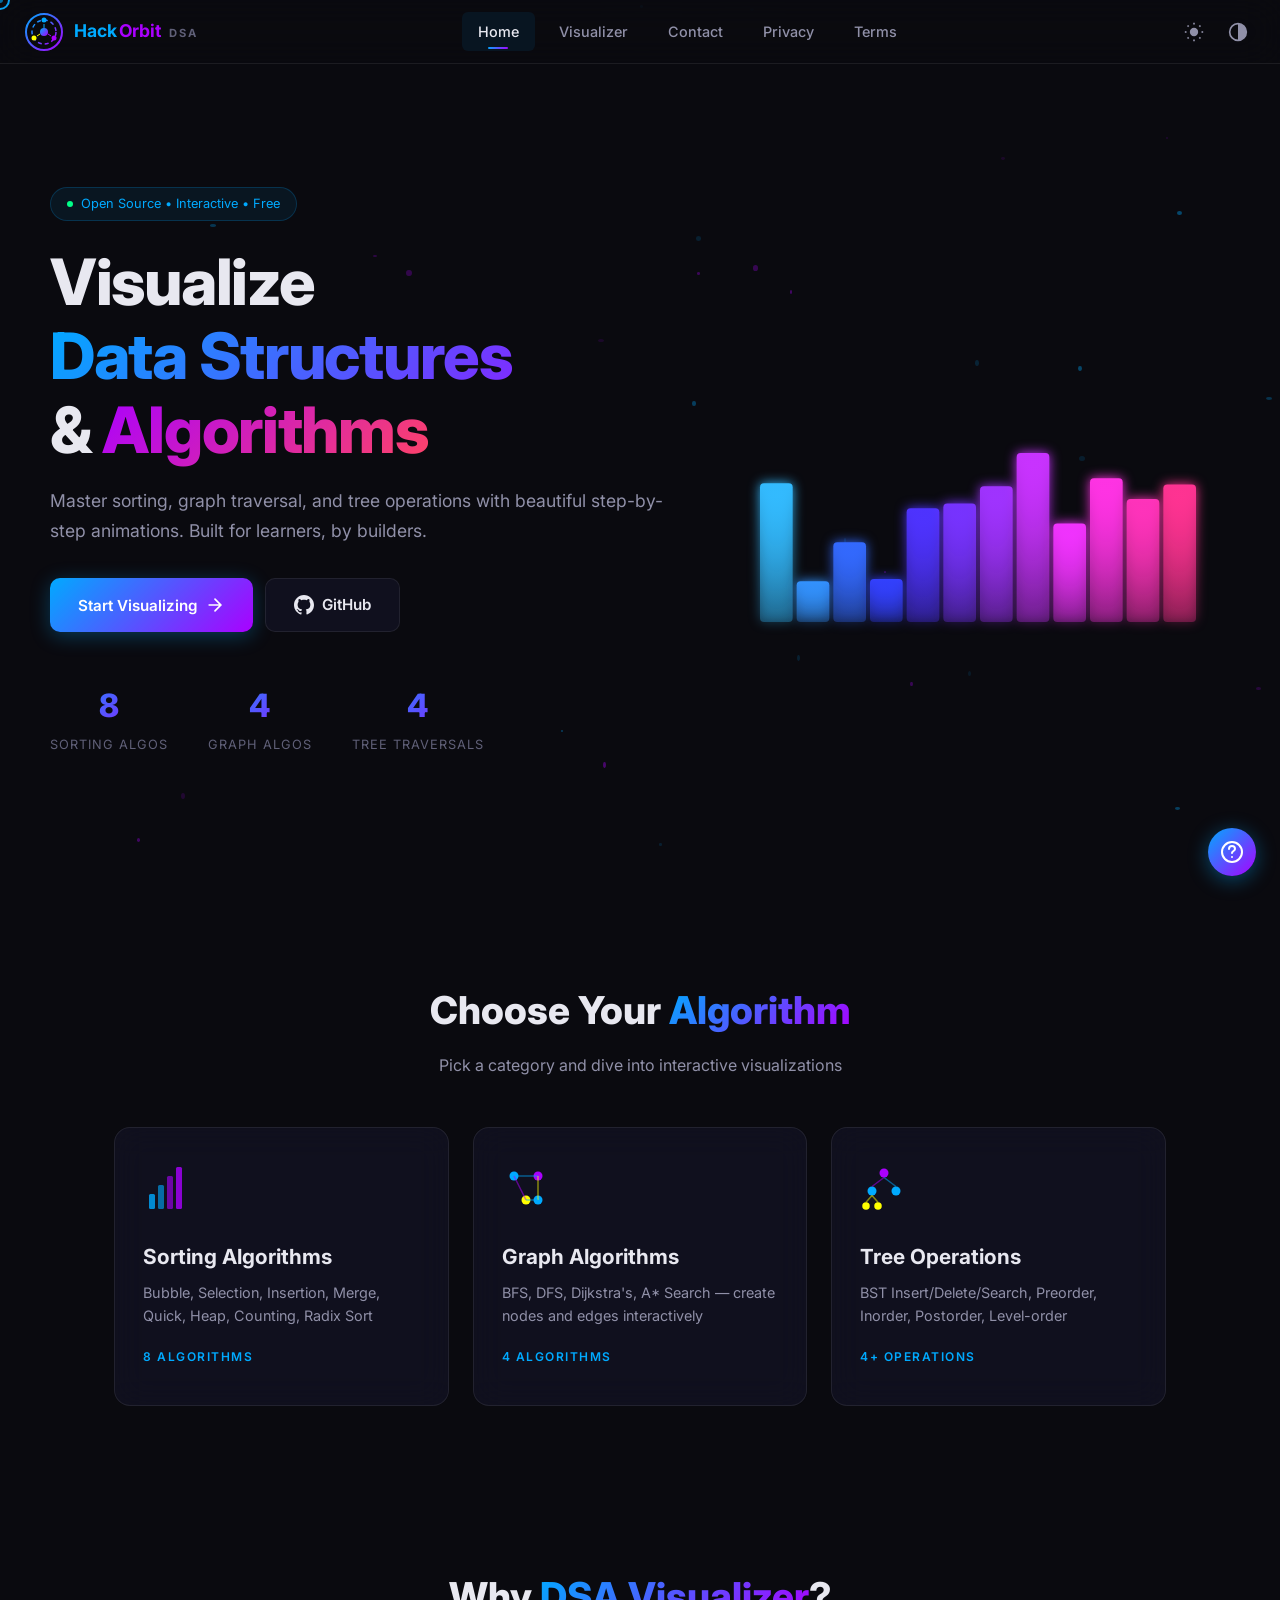
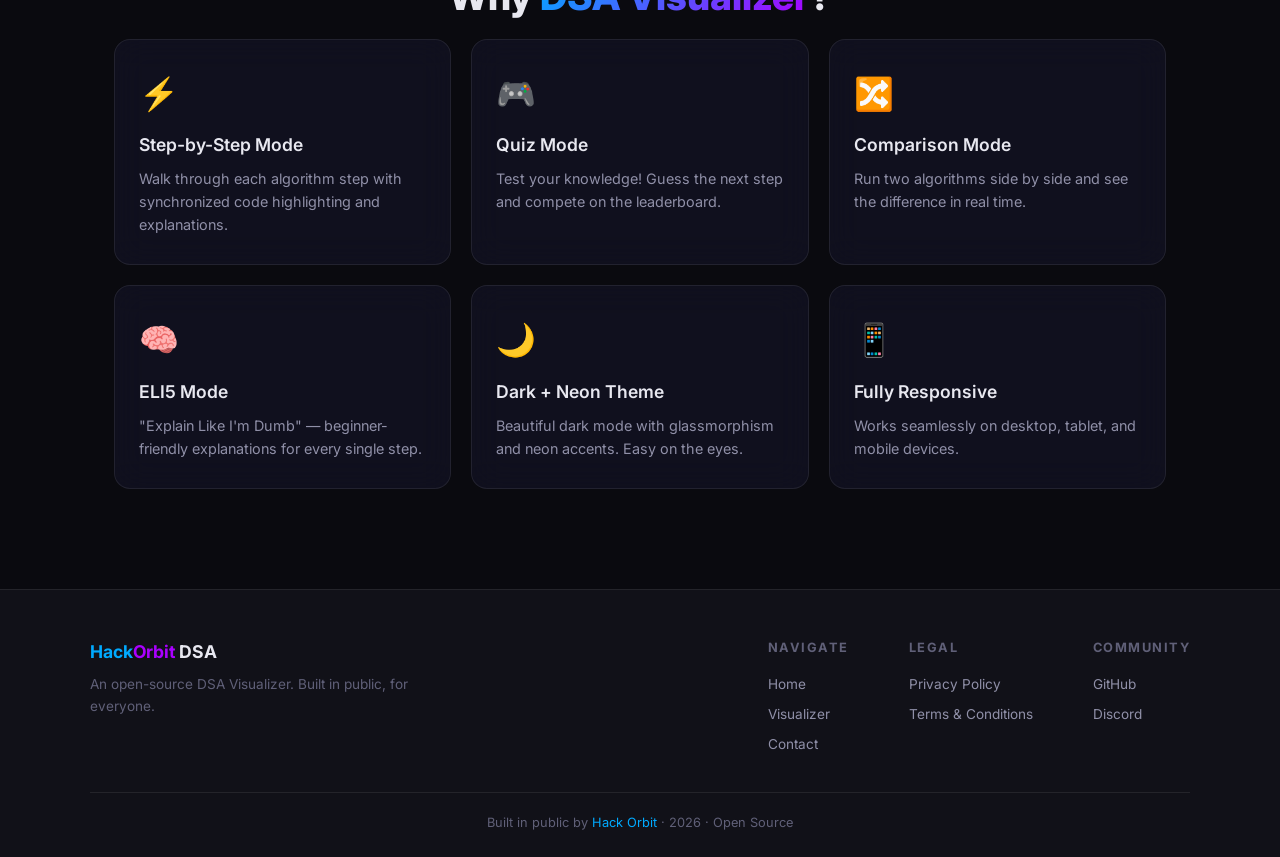
==== index.html @ f7c1839c "Add files via upload" ====
<!-- Hack Orbit Project
Copyright © Hack Orbit Global.
Open-source for learning only. Credit required. No commercial use. -->
<!DOCTYPE html>
<html lang="en">
<head>
    <meta charset="UTF-8">
    <meta name="viewport" content="width=device-width, initial-scale=1.0">
    <title>DSA Visualizer — Hack Orbit | Learn Algorithms Visually</title>
    <meta name="description" content="Interactive Data Structures & Algorithms Visualizer. Learn Sorting, Graph, and Tree algorithms with step-by-step animations, code highlighting, and beginner-friendly explanations.">
    <meta name="keywords" content="DSA, algorithms, data structures, sorting, graph, tree, visualizer, learn, interactive, Hack Orbit">
    <meta name="author" content="Hack Orbit Global">
    
    <!-- Open Graph -->
    <meta property="og:title" content="DSA Visualizer — Hack Orbit">
    <meta property="og:description" content="Interactive Data Structures & Algorithms Visualizer with step-by-step animations.">
    <meta property="og:type" content="website">
    <meta property="og:url" content="https://dsa-visualizer.hackorbit.dev">
    <meta property="og:image" content="images/og-image.png">
    
    <!-- Twitter Card -->
    <meta name="twitter:card" content="summary_large_image">
    <meta name="twitter:title" content="DSA Visualizer — Hack Orbit">
    <meta name="twitter:description" content="Learn algorithms visually with interactive animations.">
    
    <!-- Favicon -->
    <link rel="icon" type="image/svg+xml" href="images/favicon.svg">
    
    <!-- Google Fonts -->
    <link rel="preconnect" href="https://fonts.googleapis.com">
    <link rel="preconnect" href="https://fonts.gstatic.com" crossorigin>
    <link href="https://fonts.googleapis.com/css2?family=Inter:wght@300;400;500;600;700;800;900&family=JetBrains+Mono:wght@400;500;600&display=swap" rel="stylesheet">
    
    <!-- Stylesheets -->
    <link rel="stylesheet" href="css/style.css">
    
    <!-- Google Analytics placeholder -->
</head>
<body>
    <!-- Custom Cursor -->
    <div class="custom-cursor" id="customCursor"></div>
    <div class="custom-cursor-trail" id="customCursorTrail"></div>

    <!-- Navbar -->
    <nav class="navbar" id="navbar" role="navigation" aria-label="Main navigation">
        <div class="nav-container">
            <a href="index.html" class="nav-logo" id="navLogo" aria-label="DSA Visualizer Home">
                <svg class="logo-svg" viewBox="0 0 40 40" width="40" height="40">
                    <defs>
                        <linearGradient id="logoGrad" x1="0%" y1="0%" x2="100%" y2="100%">
                            <stop offset="0%" style="stop-color:#00aaff"/>
                            <stop offset="100%" style="stop-color:#aa00ff"/>
                        </linearGradient>
                    </defs>
                    <circle cx="20" cy="20" r="18" fill="none" stroke="url(#logoGrad)" stroke-width="2"/>
                    <circle cx="20" cy="20" r="12" fill="none" stroke="url(#logoGrad)" stroke-width="1.5" stroke-dasharray="4 3"/>
                    <circle cx="20" cy="20" r="4" fill="url(#logoGrad)"/>
                    <circle cx="20" cy="8" r="2.5" fill="#00aaff"/>
                    <circle cx="30" cy="26" r="2.5" fill="#aa00ff"/>
                    <circle cx="10" cy="26" r="2.5" fill="#ffff00"/>
                    <line x1="20" y1="12" x2="20" y2="16" stroke="#00aaff" stroke-width="1"/>
                    <line x1="27" y1="24" x2="24" y2="22" stroke="#aa00ff" stroke-width="1"/>
                    <line x1="13" y1="24" x2="16" y2="22" stroke="#ffff00" stroke-width="1"/>
                </svg>
                <span class="logo-text">
                    <span class="logo-hack">Hack</span><span class="logo-orbit">Orbit</span>
                    <span class="logo-dsa">DSA</span>
                </span>
            </a>
            <div class="nav-links" id="navLinks">
                <a href="index.html" class="nav-link active" data-page="home">Home</a>
                <a href="#visualizer" class="nav-link" data-page="visualizer" id="navVisualizerLink">Visualizer</a>
                <a href="contact.html" class="nav-link" data-page="contact">Contact</a>
                <a href="privacy.html" class="nav-link" data-page="privacy">Privacy</a>
                <a href="terms.html" class="nav-link" data-page="terms">Terms</a>
            </div>
            <div class="nav-actions">
                <button class="theme-toggle" id="themeToggle" aria-label="Toggle theme">
                    <svg class="theme-icon sun" viewBox="0 0 24 24" width="20" height="20">
                        <circle cx="12" cy="12" r="5" fill="currentColor"/>
                        <g stroke="currentColor" stroke-width="2">
                            <line x1="12" y1="1" x2="12" y2="3"/>
                            <line x1="12" y1="21" x2="12" y2="23"/>
                            <line x1="4.22" y1="4.22" x2="5.64" y2="5.64"/>
                            <line x1="18.36" y1="18.36" x2="19.78" y2="19.78"/>
                            <line x1="1" y1="12" x2="3" y2="12"/>
                            <line x1="21" y1="12" x2="23" y2="12"/>
                            <line x1="4.22" y1="19.78" x2="5.64" y2="18.36"/>
                            <line x1="18.36" y1="5.64" x2="19.78" y2="4.22"/>
                        </g>
                    </svg>
                    <svg class="theme-icon moon" viewBox="0 0 24 24" width="20" height="20">
                        <path d="M21 12.79A9 9 0 1 1 11.21 3 7 7 0 0 0 21 12.79z" fill="currentColor"/>
                    </svg>
                </button>
                <button class="contrast-toggle" id="contrastToggle" aria-label="Toggle high contrast">
                    <svg viewBox="0 0 24 24" width="20" height="20">
                        <circle cx="12" cy="12" r="10" fill="none" stroke="currentColor" stroke-width="2"/>
                        <path d="M12 2a10 10 0 0 1 0 20V2z" fill="currentColor"/>
                    </svg>
                </button>
                <button class="nav-hamburger" id="navHamburger" aria-label="Toggle menu" aria-expanded="false">
                    <span></span><span></span><span></span>
                </button>
            </div>
        </div>
    </nav>

    <!-- ============ HOME / LANDING PAGE ============ -->
    <section class="page page-home active" id="pageHome">
        <!-- Hero Section -->
        <section class="hero" id="hero">
            <div class="hero-bg-particles" id="heroParticles"></div>
            <div class="hero-content">
                <div class="hero-badge">
                    <span class="badge-dot"></span>
                    <span>Open Source • Interactive • Free</span>
                </div>
                <h1 class="hero-title">
                    <span class="title-line">Visualize</span>
                    <span class="title-line gradient-text">Data Structures</span>
                    <span class="title-line">&amp; <span class="gradient-text-alt">Algorithms</span></span>
                </h1>
                <p class="hero-description">
                    Master sorting, graph traversal, and tree operations with beautiful step-by-step animations. 
                    Built for learners, by builders.
                </p>
                <div class="hero-actions">
                    <button class="btn btn-primary" id="heroStartBtn" aria-label="Start visualizing">
                        <span>Start Visualizing</span>
                        <svg viewBox="0 0 24 24" width="20" height="20">
                            <path d="M5 12h14M12 5l7 7-7 7" stroke="currentColor" stroke-width="2" fill="none" stroke-linecap="round"/>
                        </svg>
                    </button>
                    <a href="https://github.com/Hack-Orbit-Global" target="_blank" class="btn btn-secondary" aria-label="View on GitHub">
                        <svg viewBox="0 0 24 24" width="20" height="20">
                            <path d="M12 0C5.37 0 0 5.37 0 12c0 5.3 3.438 9.8 8.205 11.385.6.113.82-.258.82-.577 0-.285-.01-1.04-.015-2.04-3.338.724-4.042-1.61-4.042-1.61-.546-1.387-1.333-1.756-1.333-1.756-1.089-.745.083-.73.083-.73 1.205.085 1.838 1.236 1.838 1.236 1.07 1.835 2.809 1.305 3.495.998.108-.776.417-1.305.76-1.605-2.665-.3-5.466-1.332-5.466-5.93 0-1.31.465-2.38 1.235-3.22-.135-.303-.54-1.523.105-3.176 0 0 1.005-.322 3.3 1.23.96-.267 1.98-.399 3-.405 1.02.006 2.04.138 3 .405 2.28-1.552 3.285-1.23 3.285-1.23.645 1.653.24 2.873.12 3.176.765.84 1.23 1.91 1.23 3.22 0 4.61-2.805 5.625-5.475 5.92.42.36.81 1.096.81 2.22 0 1.606-.015 2.896-.015 3.286 0 .315.21.69.825.57C20.565 21.795 24 17.295 24 12c0-6.63-5.37-12-12-12" fill="currentColor"/>
                        </svg>
                        <span>GitHub</span>
                    </a>
                </div>
                <div class="hero-stats">
                    <div class="stat-item">
                        <span class="stat-number" data-count="8">0</span>
                        <span class="stat-label">Sorting Algos</span>
                    </div>
                    <div class="stat-item">
                        <span class="stat-number" data-count="4">0</span>
                        <span class="stat-label">Graph Algos</span>
                    </div>
                    <div class="stat-item">
                        <span class="stat-number" data-count="4">0</span>
                        <span class="stat-label">Tree Traversals</span>
                    </div>
                </div>
            </div>
            <div class="hero-visual">
                <canvas id="heroCanvas" width="500" height="400"></canvas>
            </div>
        </section>

        <!-- Algorithm Cards Section -->
        <section class="algo-cards-section" id="algoCards">
            <h2 class="section-title">Choose Your <span class="gradient-text">Algorithm</span></h2>
            <p class="section-subtitle">Pick a category and dive into interactive visualizations</p>
            <div class="algo-cards-grid">
                <div class="algo-card" data-category="sorting" tabindex="0" role="button" aria-label="Explore Sorting Algorithms">
                    <div class="card-glow"></div>
                    <div class="card-icon">
                        <svg viewBox="0 0 64 64" width="48" height="48">
                            <rect x="8" y="40" width="8" height="20" rx="2" fill="#00aaff" opacity="0.8"/>
                            <rect x="20" y="28" width="8" height="32" rx="2" fill="#00aaff" opacity="0.6"/>
                            <rect x="32" y="16" width="8" height="44" rx="2" fill="#aa00ff" opacity="0.6"/>
                            <rect x="44" y="4" width="8" height="56" rx="2" fill="#aa00ff" opacity="0.8"/>
                        </svg>
                    </div>
                    <h3 class="card-title">Sorting Algorithms</h3>
                    <p class="card-desc">Bubble, Selection, Insertion, Merge, Quick, Heap, Counting, Radix Sort</p>
                    <span class="card-count">8 Algorithms</span>
                </div>
                <div class="algo-card" data-category="graph" tabindex="0" role="button" aria-label="Explore Graph Algorithms">
                    <div class="card-glow"></div>
                    <div class="card-icon">
                        <svg viewBox="0 0 64 64" width="48" height="48">
                            <circle cx="16" cy="16" r="6" fill="#00aaff"/>
                            <circle cx="48" cy="16" r="6" fill="#aa00ff"/>
                            <circle cx="32" cy="48" r="6" fill="#ffff00"/>
                            <circle cx="48" cy="48" r="6" fill="#00aaff"/>
                            <line x1="16" y1="16" x2="48" y2="16" stroke="#00aaff" stroke-width="2" opacity="0.5"/>
                            <line x1="16" y1="16" x2="32" y2="48" stroke="#aa00ff" stroke-width="2" opacity="0.5"/>
                            <line x1="48" y1="16" x2="48" y2="48" stroke="#ffff00" stroke-width="2" opacity="0.5"/>
                            <line x1="32" y1="48" x2="48" y2="48" stroke="#00aaff" stroke-width="2" opacity="0.5"/>
                        </svg>
                    </div>
                    <h3 class="card-title">Graph Algorithms</h3>
                    <p class="card-desc">BFS, DFS, Dijkstra's, A* Search — create nodes and edges interactively</p>
                    <span class="card-count">4 Algorithms</span>
                </div>
                <div class="algo-card" data-category="tree" tabindex="0" role="button" aria-label="Explore Tree Algorithms">
                    <div class="card-glow"></div>
                    <div class="card-icon">
                        <svg viewBox="0 0 64 64" width="48" height="48">
                            <circle cx="32" cy="12" r="6" fill="#aa00ff"/>
                            <circle cx="16" cy="36" r="6" fill="#00aaff"/>
                            <circle cx="48" cy="36" r="6" fill="#00aaff"/>
                            <circle cx="8" cy="56" r="5" fill="#ffff00"/>
                            <circle cx="24" cy="56" r="5" fill="#ffff00"/>
                            <line x1="32" y1="18" x2="16" y2="30" stroke="#aa00ff" stroke-width="2" opacity="0.5"/>
                            <line x1="32" y1="18" x2="48" y2="30" stroke="#00aaff" stroke-width="2" opacity="0.5"/>
                            <line x1="16" y1="42" x2="8" y2="51" stroke="#ffff00" stroke-width="2" opacity="0.5"/>
                            <line x1="16" y1="42" x2="24" y2="51" stroke="#ffff00" stroke-width="2" opacity="0.5"/>
                        </svg>
                    </div>
                    <h3 class="card-title">Tree Operations</h3>
                    <p class="card-desc">BST Insert/Delete/Search, Preorder, Inorder, Postorder, Level-order</p>
                    <span class="card-count">4+ Operations</span>
                </div>
            </div>
        </section>

        <!-- Features Section -->
        <section class="features-section" id="features">
            <h2 class="section-title">Why <span class="gradient-text">DSA Visualizer</span>?</h2>
            <div class="features-grid">
                <div class="feature-card glass-card">
                    <div class="feature-icon">⚡</div>
                    <h3>Step-by-Step Mode</h3>
                    <p>Walk through each algorithm step with synchronized code highlighting and explanations.</p>
                </div>
                <div class="feature-card glass-card">
                    <div class="feature-icon">🎮</div>
                    <h3>Quiz Mode</h3>
                    <p>Test your knowledge! Guess the next step and compete on the leaderboard.</p>
                </div>
                <div class="feature-card glass-card">
                    <div class="feature-icon">🔀</div>
                    <h3>Comparison Mode</h3>
                    <p>Run two algorithms side by side and see the difference in real time.</p>
                </div>
                <div class="feature-card glass-card">
                    <div class="feature-icon">🧠</div>
                    <h3>ELI5 Mode</h3>
                    <p>"Explain Like I'm Dumb" — beginner-friendly explanations for every single step.</p>
                </div>
                <div class="feature-card glass-card">
                    <div class="feature-icon">🌙</div>
                    <h3>Dark + Neon Theme</h3>
                    <p>Beautiful dark mode with glassmorphism and neon accents. Easy on the eyes.</p>
                </div>
                <div class="feature-card glass-card">
                    <div class="feature-icon">📱</div>
                    <h3>Fully Responsive</h3>
                    <p>Works seamlessly on desktop, tablet, and mobile devices.</p>
                </div>
            </div>
        </section>
    </section>

    <!-- ============ VISUALIZER PAGE ============ -->
    <section class="page page-visualizer" id="pageVisualizer">
        <div class="visualizer-layout">
            <!-- Sidebar -->
            <aside class="viz-sidebar glass-panel" id="vizSidebar" role="complementary" aria-label="Algorithm selection">
                <div class="sidebar-header">
                    <h2>Algorithms</h2>
                    <button class="sidebar-toggle" id="sidebarToggle" aria-label="Toggle sidebar">
                        <svg viewBox="0 0 24 24" width="20" height="20">
                            <path d="M15 18l-6-6 6-6" stroke="currentColor" stroke-width="2" fill="none" stroke-linecap="round"/>
                        </svg>
                    </button>
                </div>
                
                <!-- Sorting Section -->
                <div class="sidebar-section" id="sidebarSorting">
                    <button class="section-header" aria-expanded="true" data-section="sorting">
                        <span class="section-dot" style="background:#00aaff"></span>
                        <span>Sorting</span>
                        <svg class="section-chevron" viewBox="0 0 24 24" width="16" height="16">
                            <path d="M6 9l6 6 6-6" stroke="currentColor" stroke-width="2" fill="none"/>
                        </svg>
                    </button>
                    <div class="section-items" data-section-items="sorting">
                        <button class="algo-item" data-algo="bubble" data-type="sorting">Bubble Sort</button>
                        <button class="algo-item" data-algo="selection" data-type="sorting">Selection Sort</button>
                        <button class="algo-item" data-algo="insertion" data-type="sorting">Insertion Sort</button>
                        <button class="algo-item" data-algo="merge" data-type="sorting">Merge Sort</button>
                        <button class="algo-item" data-algo="quick" data-type="sorting">Quick Sort</button>
                        <button class="algo-item" data-algo="heap" data-type="sorting">Heap Sort</button>
                        <button class="algo-item" data-algo="counting" data-type="sorting">Counting Sort</button>
                        <button class="algo-item" data-algo="radix" data-type="sorting">Radix Sort</button>
                    </div>
                </div>

                <!-- Graph Section -->
                <div class="sidebar-section" id="sidebarGraph">
                    <button class="section-header" aria-expanded="true" data-section="graph">
                        <span class="section-dot" style="background:#aa00ff"></span>
                        <span>Graph</span>
                        <svg class="section-chevron" viewBox="0 0 24 24" width="16" height="16">
                            <path d="M6 9l6 6 6-6" stroke="currentColor" stroke-width="2" fill="none"/>
                        </svg>
                    </button>
                    <div class="section-items" data-section-items="graph">
                        <button class="algo-item" data-algo="bfs" data-type="graph">BFS</button>
                        <button class="algo-item" data-algo="dfs" data-type="graph">DFS</button>
                        <button class="algo-item" data-algo="dijkstra" data-type="graph">Dijkstra's</button>
                        <button class="algo-item" data-algo="astar" data-type="graph">A* Search</button>
                    </div>
                </div>

                <!-- Tree Section -->
                <div class="sidebar-section" id="sidebarTree">
                    <button class="section-header" aria-expanded="true" data-section="tree">
                        <span class="section-dot" style="background:#ffff00"></span>
                        <span>Trees</span>
                        <svg class="section-chevron" viewBox="0 0 24 24" width="16" height="16">
                            <path d="M6 9l6 6 6-6" stroke="currentColor" stroke-width="2" fill="none"/>
                        </svg>
                    </button>
                    <div class="section-items" data-section-items="tree">
                        <button class="algo-item" data-algo="bst-insert" data-type="tree">BST Insert</button>
                        <button class="algo-item" data-algo="bst-delete" data-type="tree">BST Delete</button>
                        <button class="algo-item" data-algo="bst-search" data-type="tree">BST Search</button>
                        <button class="algo-item" data-algo="preorder" data-type="tree">Preorder</button>
                        <button class="algo-item" data-algo="inorder" data-type="tree">Inorder</button>
                        <button class="algo-item" data-algo="postorder" data-type="tree">Postorder</button>
                        <button class="algo-item" data-algo="levelorder" data-type="tree">Level-order</button>
                    </div>
                </div>

                <!-- AdSense Sidebar Placeholder -->
                <div class="ad-placeholder ad-sidebar" id="adSidebar" aria-label="Advertisement">
                    <span class="ad-label">Ad Space</span>
                </div>
            </aside>

            <!-- Main Visualization Area -->
            <main class="viz-main" id="vizMain" role="main">
                <!-- Top Controls -->
                <div class="viz-top-bar glass-panel">
                    <div class="viz-title-area">
                        <h2 id="vizTitle">Select an Algorithm</h2>
                        <span class="viz-complexity" id="vizComplexity"></span>
                    </div>
                    <div class="viz-mode-toggles">
                        <button class="mode-btn" id="btnEli5" aria-label="Toggle ELI5 mode" title="Explain Like I'm Dumb">
                            🧠 ELI5
                        </button>
                        <button class="mode-btn" id="btnCompare" aria-label="Toggle comparison mode" title="Compare Algorithms">
                            🔀 Compare
                        </button>
                        <button class="mode-btn" id="btnQuiz" aria-label="Toggle quiz mode" title="Quiz Mode">
                            🎮 Quiz
                        </button>
                    </div>
                </div>

                <!-- Visualization Canvas Area -->
                <div class="viz-canvas-wrapper" id="vizCanvasWrapper">
                    <canvas id="vizCanvas" aria-label="Algorithm visualization"></canvas>
                    <!-- Comparison canvas (hidden by default) -->
                    <canvas id="vizCanvasCompare" class="hidden" aria-label="Comparison visualization"></canvas>
                </div>

                <!-- Quiz Panel (hidden by default) -->
                <div class="quiz-panel glass-panel hidden" id="quizPanel">
                    <h3>🎮 What happens next?</h3>
                    <div class="quiz-options" id="quizOptions"></div>
                    <div class="quiz-result" id="quizResult"></div>
                    <div class="quiz-score">Score: <span id="quizScore">0</span> | Streak: <span id="quizStreak">0</span></div>
                </div>

                <!-- ELI5 Panel -->
                <div class="eli5-panel glass-panel hidden" id="eli5Panel">
                    <h3>🧠 Explain Like I'm Dumb</h3>
                    <p id="eli5Text">Select an algorithm and start the visualization to see step-by-step explanations here.</p>
                </div>

                <!-- Controls Bar -->
                <div class="viz-controls glass-panel" id="vizControls">
                    <div class="controls-left">
                        <button class="ctrl-btn" id="btnReset" aria-label="Reset" title="Reset">
                            <svg viewBox="0 0 24 24" width="18" height="18">
                                <path d="M3 12a9 9 0 1 1 3 6.7" stroke="currentColor" stroke-width="2" fill="none" stroke-linecap="round"/>
                                <path d="M3 7v5h5" stroke="currentColor" stroke-width="2" fill="none" stroke-linecap="round" stroke-linejoin="round"/>
                            </svg>
                        </button>
                        <button class="ctrl-btn" id="btnStepBack" aria-label="Step backward" title="Step Back">
                            <svg viewBox="0 0 24 24" width="18" height="18">
                                <path d="M19 12H5M12 5l-7 7 7 7" stroke="currentColor" stroke-width="2" fill="none" stroke-linecap="round"/>
                            </svg>
                        </button>
                        <button class="ctrl-btn ctrl-play" id="btnPlayPause" aria-label="Play / Pause" title="Play / Pause">
                            <svg class="icon-play" viewBox="0 0 24 24" width="22" height="22">
                                <polygon points="5,3 19,12 5,21" fill="currentColor"/>
                            </svg>
                            <svg class="icon-pause hidden" viewBox="0 0 24 24" width="22" height="22">
                                <rect x="6" y="4" width="4" height="16" fill="currentColor"/>
                                <rect x="14" y="4" width="4" height="16" fill="currentColor"/>
                            </svg>
                        </button>
                        <button class="ctrl-btn" id="btnStepForward" aria-label="Step forward" title="Step Forward">
                            <svg viewBox="0 0 24 24" width="18" height="18">
                                <path d="M5 12h14M12 5l7 7-7 7" stroke="currentColor" stroke-width="2" fill="none" stroke-linecap="round"/>
                            </svg>
                        </button>
                    </div>
                    <div class="controls-center">
                        <label class="speed-label" for="speedSlider">Speed</label>
                        <input type="range" id="speedSlider" class="speed-slider" min="1" max="30" value="10" step="1" aria-label="Animation speed">
                        <span class="speed-value" id="speedValue">1.0x</span>
                    </div>
                    <div class="controls-right">
                        <label for="arraySizeSlider" class="size-label">Size</label>
                        <input type="range" id="arraySizeSlider" class="size-slider" min="5" max="100" value="30" step="1" aria-label="Array size">
                        <span class="size-value" id="sizeValue">30</span>
                        <button class="ctrl-btn" id="btnRandomize" aria-label="Generate random data" title="Random Data">
                            <svg viewBox="0 0 24 24" width="18" height="18">
                                <rect x="2" y="2" width="20" height="20" rx="3" fill="none" stroke="currentColor" stroke-width="2"/>
                                <circle cx="8" cy="8" r="1.5" fill="currentColor"/>
                                <circle cx="16" cy="8" r="1.5" fill="currentColor"/>
                                <circle cx="12" cy="12" r="1.5" fill="currentColor"/>
                                <circle cx="8" cy="16" r="1.5" fill="currentColor"/>
                                <circle cx="16" cy="16" r="1.5" fill="currentColor"/>
                            </svg>
                        </button>
                    </div>
                </div>

                <!-- Graph-specific controls (hidden by default) -->
                <div class="graph-controls glass-panel hidden" id="graphControls">
                    <button class="ctrl-btn" id="btnAddNode" title="Click canvas to add node">+ Node</button>
                    <button class="ctrl-btn" id="btnAddEdge" title="Click two nodes to add edge">+ Edge</button>
                    <button class="ctrl-btn" id="btnRandomGraph" title="Generate random graph">Random Graph</button>
                    <button class="ctrl-btn" id="btnClearGraph" title="Clear graph">Clear</button>
                    <label for="graphWeighted" class="graph-label">
                        <input type="checkbox" id="graphWeighted"> Weighted
                    </label>
                    <label for="graphDirected" class="graph-label">
                        <input type="checkbox" id="graphDirected"> Directed
                    </label>
                </div>

                <!-- Tree-specific controls (hidden by default) -->
                <div class="tree-controls glass-panel hidden" id="treeControls">
                    <input type="number" id="treeNodeValue" class="tree-input" placeholder="Value" min="1" max="999" aria-label="Node value">
                    <button class="ctrl-btn" id="btnTreeInsert" title="Insert node">Insert</button>
                    <button class="ctrl-btn" id="btnTreeDelete" title="Delete node">Delete</button>
                    <button class="ctrl-btn" id="btnTreeSearch" title="Search node">Search</button>
                    <button class="ctrl-btn" id="btnTreeRandom" title="Generate random tree">Random Tree</button>
                    <button class="ctrl-btn" id="btnTreeClear" title="Clear tree">Clear</button>
                </div>

                <!-- Explanation + Step Info -->
                <div class="viz-explanation glass-panel" id="vizExplanation">
                    <div class="step-info">
                        <span class="step-counter" id="stepCounter">Step 0 / 0</span>
                        <span class="step-desc" id="stepDesc">Ready to start</span>
                    </div>
                </div>

                <!-- AdSense Below Visualization (mobile) -->
                <div class="ad-placeholder ad-below-viz" id="adBelowViz" aria-label="Advertisement">
                    <span class="ad-label">Ad Space</span>
                </div>
            </main>

            <!-- Code Panel -->
            <aside class="viz-code-panel glass-panel" id="vizCodePanel" role="complementary" aria-label="Algorithm code">
                <div class="code-panel-header">
                    <h3>Code</h3>
                    <button class="code-panel-toggle" id="codePanelToggle" aria-label="Toggle code panel">
                        <svg viewBox="0 0 24 24" width="16" height="16">
                            <path d="M9 18l6-6-6-6" stroke="currentColor" stroke-width="2" fill="none"/>
                        </svg>
                    </button>
                </div>
                <pre class="code-block" id="codeBlock"><code id="codeContent">// Select an algorithm to see its code here</code></pre>
            </aside>
        </div>
    </section>

    <!-- ============ FLOATING ELEMENTS ============ -->
    <button class="floating-help" id="floatingHelp" aria-label="Help and information">
        <svg viewBox="0 0 24 24" width="24" height="24">
            <circle cx="12" cy="12" r="10" fill="none" stroke="currentColor" stroke-width="2"/>
            <path d="M9 9a3 3 0 0 1 6 0c0 2-3 2-3 4" stroke="currentColor" stroke-width="2" fill="none" stroke-linecap="round"/>
            <circle cx="12" cy="17" r="1" fill="currentColor"/>
        </svg>
    </button>

    <!-- Help Modal -->
    <div class="modal-overlay hidden" id="helpModal">
        <div class="modal glass-panel" role="dialog" aria-modal="true" aria-labelledby="helpTitle">
            <button class="modal-close" id="helpModalClose" aria-label="Close help">&times;</button>
            <h2 id="helpTitle">🚀 How to Use DSA Visualizer</h2>
            <div class="modal-body">
                <div class="help-step">
                    <span class="help-num">1</span>
                    <p><strong>Choose an algorithm</strong> from the sidebar</p>
                </div>
                <div class="help-step">
                    <span class="help-num">2</span>
                    <p><strong>Click Play</strong> or step through manually</p>
                </div>
                <div class="help-step">
                    <span class="help-num">3</span>
                    <p>Adjust <strong>speed</strong> and <strong>array size</strong> with sliders</p>
                </div>
                <div class="help-step">
                    <span class="help-num">4</span>
                    <p>Enable <strong>ELI5 mode</strong> for beginner explanations</p>
                </div>
                <div class="help-step">
                    <span class="help-num">5</span>
                    <p>Try <strong>Compare mode</strong> to see two algorithms side-by-side</p>
                </div>
                <div class="help-step">
                    <span class="help-num">6</span>
                    <p>Challenge yourself with <strong>Quiz mode</strong>!</p>
                </div>
            </div>
            <h3>Keyboard Shortcuts</h3>
            <div class="shortcuts-grid">
                <div class="shortcut"><kbd>Space</kbd> Play/Pause</div>
                <div class="shortcut"><kbd>→</kbd> Step Forward</div>
                <div class="shortcut"><kbd>←</kbd> Step Back</div>
                <div class="shortcut"><kbd>R</kbd> Reset</div>
                <div class="shortcut"><kbd>E</kbd> ELI5 Mode</div>
                <div class="shortcut"><kbd>Q</kbd> Quiz Mode</div>
            </div>
        </div>
    </div>

    <!-- Leaderboard Modal -->
    <div class="modal-overlay hidden" id="leaderboardModal">
        <div class="modal glass-panel" role="dialog" aria-modal="true" aria-labelledby="leaderTitle">
            <button class="modal-close" id="leaderboardClose" aria-label="Close leaderboard">&times;</button>
            <h2 id="leaderTitle">🏆 Quiz Leaderboard</h2>
            <div class="leaderboard-list" id="leaderboardList"></div>
        </div>
    </div>

    <!-- ============ FOOTER ============ -->
    <footer class="site-footer" id="siteFooter">
        <div class="footer-container">
            <div class="footer-brand">
                <span class="footer-logo"><span class="logo-hack">Hack</span><span class="logo-orbit">Orbit</span> DSA</span>
                <p>An open-source DSA Visualizer. Built in public, for everyone.</p>
            </div>
            <div class="footer-links">
                <div class="footer-col">
                    <h4>Navigate</h4>
                    <a href="index.html">Home</a>
                    <a href="#visualizer">Visualizer</a>
                    <a href="contact.html">Contact</a>
                </div>
                <div class="footer-col">
                    <h4>Legal</h4>
                    <a href="privacy.html">Privacy Policy</a>
                    <a href="terms.html">Terms & Conditions</a>
                </div>
                <div class="footer-col">
                    <h4>Community</h4>
                    <a href="https://github.com/Hack-Orbit-Global" target="_blank">GitHub</a>
                    <a href="https://discord.gg/GVNnacYENf" target="_blank">Discord</a>
                </div>
            </div>
        </div>
        <div class="footer-bottom">
            <p>Built in public by <a href="https://github.com/Hack-Orbit-Global" target="_blank">Hack Orbit</a> · 2026 · Open Source</p>
        </div>
    </footer>

    <!-- Scripts -->
    <script src="js/utils.js"></script>
    <script src="js/sorting.js"></script>
    <script src="js/graphs.js"></script>
    <script src="js/trees.js"></script>
    <script src="js/main.js"></script>
</body>
</html>
---- css/style.css ----
/* Hack Orbit Project
Copyright © Hack Orbit Global.
Open-source for learning only. Credit required. No commercial use. */

/* ---------- CSS Custom Properties ---------- */
:root {
    /* Colors */
    --bg-primary: #0a0a0f;
    --bg-secondary: #111118;
    --bg-tertiary: #1a1a24;
    --bg-card: rgba(20, 20, 35, 0.7);
    --bg-glass: rgba(20, 20, 40, 0.6);
    --bg-glass-hover: rgba(30, 30, 55, 0.75);

    --text-primary: #e8e8f0;
    --text-secondary: #9090a8;
    --text-muted: #606078;
    --text-code: #c8d0e0;

    --neon-blue: #00aaff;
    --neon-purple: #aa00ff;
    --neon-yellow: #ffdd00;
    --neon-green: #00ff88;
    --neon-red: #ff4466;
    --neon-orange: #ff8800;

    --gradient-primary: linear-gradient(135deg, #00aaff, #aa00ff);
    --gradient-alt: linear-gradient(135deg, #aa00ff, #ff4466);
    --gradient-warm: linear-gradient(135deg, #ff8800, #ffdd00);

    --border-glass: rgba(255, 255, 255, 0.08);
    --border-hover: rgba(0, 170, 255, 0.3);

    --shadow-glow-blue: 0 0 20px rgba(0, 170, 255, 0.15);
    --shadow-glow-purple: 0 0 20px rgba(170, 0, 255, 0.15);

    /* Sizing */
    --navbar-height: 64px;
    --sidebar-width: 260px;
    --code-panel-width: 320px;
    --border-radius: 16px;
    --border-radius-sm: 10px;
    --border-radius-xs: 6px;

    /* Typography */
    --font-main: 'Inter', -apple-system, BlinkMacSystemFont, 'Segoe UI', sans-serif;
    --font-mono: 'JetBrains Mono', 'Fira Code', 'Consolas', monospace;

    /* Transitions */
    --transition-fast: 0.15s ease;
    --transition-base: 0.25s ease;
    --transition-slow: 0.4s ease;
    --transition-spring: 0.5s cubic-bezier(0.34, 1.56, 0.64, 1);
}

/* Light theme overrides */
body.light-theme {
    --bg-primary: #f0f0f5;
    --bg-secondary: #e8e8f0;
    --bg-tertiary: #d8d8e4;
    --bg-card: rgba(255, 255, 255, 0.7);
    --bg-glass: rgba(255, 255, 255, 0.6);
    --bg-glass-hover: rgba(255, 255, 255, 0.8);

    --text-primary: #1a1a2e;
    --text-secondary: #4a4a60;
    --text-muted: #8080a0;
    --text-code: #2a2a40;

    --border-glass: rgba(0, 0, 0, 0.08);
    --border-hover: rgba(0, 170, 255, 0.4);

    --shadow-glow-blue: 0 0 20px rgba(0, 170, 255, 0.1);
    --shadow-glow-purple: 0 0 20px rgba(170, 0, 255, 0.1);
}

/* High contrast overrides */
body.high-contrast {
    --bg-primary: #000000;
    --bg-secondary: #0a0a0a;
    --bg-card: rgba(0, 0, 0, 0.9);
    --bg-glass: rgba(0, 0, 0, 0.85);
    --text-primary: #ffffff;
    --text-secondary: #cccccc;
    --border-glass: rgba(255, 255, 255, 0.2);
    --neon-blue: #44ccff;
    --neon-purple: #cc44ff;
    --neon-yellow: #ffff44;
}

/* ---------- Global Reset ---------- */
*, *::before, *::after {
    margin: 0;
    padding: 0;
    box-sizing: border-box;
}

html {
    scroll-behavior: smooth;
    font-size: 16px;
}

body {
    font-family: var(--font-main);
    background: var(--bg-primary);
    color: var(--text-primary);
    line-height: 1.6;
    overflow-x: hidden;
    min-height: 100vh;
    -webkit-font-smoothing: antialiased;
    -moz-osx-font-smoothing: grayscale;
}

a {
    color: var(--neon-blue);
    text-decoration: none;
    transition: color var(--transition-fast);
}

a:hover {
    color: var(--neon-purple);
}

button {
    font-family: var(--font-main);
    cursor: pointer;
    border: none;
    outline: none;
    background: transparent;
    color: var(--text-primary);
}

button:focus-visible, a:focus-visible, input:focus-visible {
    outline: 2px solid var(--neon-blue);
    outline-offset: 2px;
}

img, canvas {
    display: block;
    max-width: 100%;
}

::selection {
    background: rgba(0, 170, 255, 0.3);
    color: #fff;
}

.hidden {
    display: none !important;
}

/* ---------- Custom Cursor ---------- */
.custom-cursor {
    position: fixed;
    width: 20px;
    height: 20px;
    border: 2px solid var(--neon-blue);
    border-radius: 50%;
    pointer-events: none;
    z-index: 10000;
    transform: translate(-50%, -50%);
    transition: width 0.2s, height 0.2s, border-color 0.2s;
    mix-blend-mode: difference;
}

.custom-cursor.hover {
    width: 40px;
    height: 40px;
    border-color: var(--neon-purple);
}

.custom-cursor-trail {
    position: fixed;
    width: 6px;
    height: 6px;
    background: var(--neon-blue);
    border-radius: 50%;
    pointer-events: none;
    z-index: 9999;
    transform: translate(-50%, -50%);
    transition: transform 0.08s ease-out;
    opacity: 0.6;
}

@media (hover: none) {
    .custom-cursor, .custom-cursor-trail {
        display: none;
    }
}

/* ---------- Glass Panel Utility ---------- */
.glass-panel, .glass-card {
    background: var(--bg-glass);
    backdrop-filter: blur(16px);
    -webkit-backdrop-filter: blur(16px);
    border: 1px solid var(--border-glass);
    border-radius: var(--border-radius);
}

/* ---------- Navbar ---------- */
.navbar {
    position: fixed;
    top: 0;
    left: 0;
    right: 0;
    height: var(--navbar-height);
    z-index: 1000;
    background: rgba(10, 10, 15, 0.8);
    backdrop-filter: blur(20px);
    -webkit-backdrop-filter: blur(20px);
    border-bottom: 1px solid var(--border-glass);
    transition: background var(--transition-base);
}

.nav-container {
    max-width: 1400px;
    margin: 0 auto;
    padding: 0 24px;
    height: 100%;
    display: flex;
    align-items: center;
    justify-content: space-between;
}

.nav-logo {
    display: flex;
    align-items: center;
    gap: 10px;
    text-decoration: none;
    color: var(--text-primary);
    transition: transform var(--transition-base);
}

.nav-logo:hover {
    transform: scale(1.02);
    color: var(--text-primary);
}

.logo-svg {
    animation: logoSpin 20s linear infinite;
}

@keyframes logoSpin {
    from { transform: rotate(0deg); }
    to { transform: rotate(360deg); }
}

.nav-logo:hover .logo-svg {
    animation-duration: 2s;
}

.logo-text {
    display: flex;
    align-items: baseline;
    gap: 2px;
    font-weight: 700;
    font-size: 1.1rem;
}

.logo-hack {
    color: var(--neon-blue);
}

.logo-orbit {
    color: var(--neon-purple);
}

.logo-dsa {
    font-size: 0.7rem;
    color: var(--text-muted);
    margin-left: 6px;
    text-transform: uppercase;
    letter-spacing: 2px;
}

.nav-links {
    display: flex;
    align-items: center;
    gap: 8px;
}

.nav-link {
    padding: 8px 16px;
    border-radius: var(--border-radius-xs);
    color: var(--text-secondary);
    font-size: 0.9rem;
    font-weight: 500;
    transition: all var(--transition-fast);
    position: relative;
}

.nav-link:hover, .nav-link.active {
    color: var(--text-primary);
    background: rgba(0, 170, 255, 0.08);
}

.nav-link.active::after {
    content: '';
    position: absolute;
    bottom: 2px;
    left: 50%;
    transform: translateX(-50%);
    width: 20px;
    height: 2px;
    background: var(--gradient-primary);
    border-radius: 2px;
}

.nav-actions {
    display: flex;
    align-items: center;
    gap: 8px;
}

.theme-toggle, .contrast-toggle {
    width: 36px;
    height: 36px;
    border-radius: 50%;
    display: flex;
    align-items: center;
    justify-content: center;
    color: var(--text-secondary);
    transition: all var(--transition-fast);
}

.theme-toggle:hover, .contrast-toggle:hover {
    color: var(--neon-blue);
    background: rgba(0, 170, 255, 0.1);
}

.theme-icon.moon {
    display: none;
}

body.light-theme .theme-icon.sun {
    display: none;
}

body.light-theme .theme-icon.moon {
    display: block;
}

/* Hamburger */
.nav-hamburger {
    display: none;
    flex-direction: column;
    justify-content: center;
    align-items: center;
    width: 36px;
    height: 36px;
    gap: 5px;
}

.nav-hamburger span {
    width: 22px;
    height: 2px;
    background: var(--text-primary);
    border-radius: 2px;
    transition: all var(--transition-fast);
}

.nav-hamburger.open span:nth-child(1) {
    transform: rotate(45deg) translate(5px, 5px);
}

.nav-hamburger.open span:nth-child(2) {
    opacity: 0;
}

.nav-hamburger.open span:nth-child(3) {
    transform: rotate(-45deg) translate(5px, -5px);
}

/* ---------- Buttons ---------- */
.btn {
    display: inline-flex;
    align-items: center;
    gap: 8px;
    padding: 14px 28px;
    border-radius: var(--border-radius-sm);
    font-size: 0.95rem;
    font-weight: 600;
    transition: all var(--transition-base);
    position: relative;
    overflow: hidden;
}

.btn::before {
    content: '';
    position: absolute;
    top: 50%;
    left: 50%;
    width: 0;
    height: 0;
    background: rgba(255, 255, 255, 0.1);
    border-radius: 50%;
    transform: translate(-50%, -50%);
    transition: width 0.6s, height 0.6s;
}

.btn:hover::before {
    width: 300px;
    height: 300px;
}

.btn-primary {
    background: var(--gradient-primary);
    color: #fff;
    box-shadow: 0 4px 20px rgba(0, 170, 255, 0.3);
}

.btn-primary:hover {
    box-shadow: 0 6px 30px rgba(0, 170, 255, 0.5);
    transform: translateY(-2px);
}

.btn-secondary {
    border: 1px solid var(--border-glass);
    color: var(--text-primary);
    background: var(--bg-glass);
    backdrop-filter: blur(10px);
}

.btn-secondary:hover {
    border-color: var(--border-hover);
    background: var(--bg-glass-hover);
    transform: translateY(-2px);
}

/* ---------- Page System ---------- */
.page {
    display: none;
}

.page.active {
    display: block;
}

/* ---------- Hero Section ---------- */
.hero {
    min-height: 100vh;
    display: flex;
    align-items: center;
    justify-content: center;
    padding: calc(var(--navbar-height) + 40px) 24px 60px;
    position: relative;
    overflow: hidden;
}

.hero-bg-particles {
    position: absolute;
    inset: 0;
    pointer-events: none;
}

.hero-content {
    max-width: 640px;
    z-index: 2;
}

.hero-badge {
    display: inline-flex;
    align-items: center;
    gap: 8px;
    padding: 6px 16px;
    border-radius: 999px;
    background: rgba(0, 170, 255, 0.08);
    border: 1px solid rgba(0, 170, 255, 0.2);
    font-size: 0.8rem;
    color: var(--neon-blue);
    margin-bottom: 24px;
    animation: fadeInUp 0.6s ease both;
}

.badge-dot {
    width: 6px;
    height: 6px;
    background: var(--neon-green);
    border-radius: 50%;
    animation: pulse 2s ease infinite;
}

@keyframes pulse {
    0%, 100% { opacity: 1; transform: scale(1); }
    50% { opacity: 0.5; transform: scale(1.5); }
}

.hero-title {
    font-size: clamp(2.4rem, 5vw, 4rem);
    font-weight: 800;
    line-height: 1.15;
    margin-bottom: 20px;
    letter-spacing: -0.02em;
}

.title-line {
    display: block;
    animation: fadeInUp 0.7s ease both;
}

.title-line:nth-child(2) { animation-delay: 0.1s; }
.title-line:nth-child(3) { animation-delay: 0.2s; }

.gradient-text {
    background: var(--gradient-primary);
    -webkit-background-clip: text;
    -webkit-text-fill-color: transparent;
    background-clip: text;
}

.gradient-text-alt {
    background: var(--gradient-alt);
    -webkit-background-clip: text;
    -webkit-text-fill-color: transparent;
    background-clip: text;
}

.hero-description {
    font-size: 1.1rem;
    color: var(--text-secondary);
    line-height: 1.7;
    margin-bottom: 32px;
    animation: fadeInUp 0.7s ease 0.3s both;
}

.hero-actions {
    display: flex;
    gap: 12px;
    margin-bottom: 48px;
    animation: fadeInUp 0.7s ease 0.4s both;
    flex-wrap: wrap;
}

.hero-stats {
    display: flex;
    gap: 40px;
    animation: fadeInUp 0.7s ease 0.5s both;
}

.stat-item {
    text-align: center;
}

.stat-number {
    display: block;
    font-size: 2rem;
    font-weight: 800;
    background: var(--gradient-primary);
    -webkit-background-clip: text;
    -webkit-text-fill-color: transparent;
    background-clip: text;
}

.stat-label {
    font-size: 0.8rem;
    color: var(--text-muted);
    text-transform: uppercase;
    letter-spacing: 1px;
}

.hero-visual {
    position: relative;
    z-index: 2;
    margin-left: 40px;
}

@keyframes fadeInUp {
    from {
        opacity: 0;
        transform: translateY(20px);
    }
    to {
        opacity: 1;
        transform: translateY(0);
    }
}

/* ---------- Algorithm Cards Section ---------- */
.algo-cards-section {
    padding: 80px 24px;
    max-width: 1100px;
    margin: 0 auto;
}

.section-title {
    text-align: center;
    font-size: clamp(1.8rem, 3vw, 2.5rem);
    font-weight: 800;
    margin-bottom: 12px;
}

.section-subtitle {
    text-align: center;
    color: var(--text-secondary);
    margin-bottom: 48px;
}

.algo-cards-grid {
    display: grid;
    grid-template-columns: repeat(auto-fit, minmax(300px, 1fr));
    gap: 24px;
}

.algo-card {
    position: relative;
    background: var(--bg-glass);
    backdrop-filter: blur(16px);
    border: 1px solid var(--border-glass);
    border-radius: var(--border-radius);
    padding: 36px 28px;
    cursor: pointer;
    transition: all var(--transition-base);
    overflow: hidden;
}

.algo-card:hover {
    border-color: var(--border-hover);
    transform: translateY(-4px);
    box-shadow: var(--shadow-glow-blue);
}

.card-glow {
    position: absolute;
    top: -60%;
    left: -60%;
    width: 220%;
    height: 220%;
    background: radial-gradient(circle, rgba(0, 170, 255, 0.06) 0%, transparent 70%);
    opacity: 0;
    transition: opacity var(--transition-slow);
    pointer-events: none;
}

.algo-card:hover .card-glow {
    opacity: 1;
}

.card-icon {
    margin-bottom: 20px;
}

.card-title {
    font-size: 1.3rem;
    font-weight: 700;
    margin-bottom: 8px;
}

.card-desc {
    font-size: 0.9rem;
    color: var(--text-secondary);
    line-height: 1.6;
    margin-bottom: 16px;
}

.card-count {
    font-size: 0.75rem;
    color: var(--neon-blue);
    text-transform: uppercase;
    letter-spacing: 1.5px;
    font-weight: 600;
}

/* ---------- Features Section ---------- */
.features-section {
    padding: 80px 24px 100px;
    max-width: 1100px;
    margin: 0 auto;
}

.features-grid {
    display: grid;
    grid-template-columns: repeat(auto-fit, minmax(280px, 1fr));
    gap: 20px;
}

.feature-card {
    padding: 28px 24px;
    transition: all var(--transition-base);
}

.feature-card:hover {
    border-color: var(--border-hover);
    transform: translateY(-2px);
}

.feature-icon {
    font-size: 2rem;
    margin-bottom: 12px;
}

.feature-card h3 {
    font-size: 1.1rem;
    font-weight: 600;
    margin-bottom: 8px;
}

.feature-card p {
    font-size: 0.9rem;
    color: var(--text-secondary);
    line-height: 1.6;
}

/* ============ VISUALIZER LAYOUT ============ */
.page-visualizer {
    padding-top: var(--navbar-height);
    min-height: 100vh;
}

.visualizer-layout {
    display: grid;
    grid-template-columns: var(--sidebar-width) 1fr var(--code-panel-width);
    min-height: calc(100vh - var(--navbar-height));
}

/* Sidebar */
.viz-sidebar {
    border-right: 1px solid var(--border-glass);
    border-radius: 0;
    padding: 16px;
    overflow-y: auto;
    position: sticky;
    top: var(--navbar-height);
    height: calc(100vh - var(--navbar-height));
    scrollbar-width: thin;
    scrollbar-color: var(--bg-tertiary) transparent;
    transition: transform var(--transition-base), width var(--transition-base);
}

.sidebar-header {
    display: flex;
    justify-content: space-between;
    align-items: center;
    margin-bottom: 16px;
    padding-bottom: 12px;
    border-bottom: 1px solid var(--border-glass);
}

.sidebar-header h2 {
    font-size: 1rem;
    font-weight: 700;
    letter-spacing: 0.5px;
}

.sidebar-toggle {
    width: 28px;
    height: 28px;
    display: flex;
    align-items: center;
    justify-content: center;
    border-radius: 6px;
    color: var(--text-muted);
    transition: all var(--transition-fast);
}

.sidebar-toggle:hover {
    background: var(--bg-tertiary);
    color: var(--text-primary);
}

.sidebar-section {
    margin-bottom: 8px;
}

.section-header {
    display: flex;
    align-items: center;
    gap: 8px;
    width: 100%;
    padding: 10px 12px;
    border-radius: var(--border-radius-xs);
    font-size: 0.85rem;
    font-weight: 600;
    color: var(--text-primary);
    transition: background var(--transition-fast);
}

.section-header:hover {
    background: var(--bg-tertiary);
}

.section-dot {
    width: 8px;
    height: 8px;
    border-radius: 50%;
    flex-shrink: 0;
}

.section-chevron {
    margin-left: auto;
    transition: transform var(--transition-fast);
    color: var(--text-muted);
}

.section-header[aria-expanded="false"] .section-chevron {
    transform: rotate(-90deg);
}

.section-items {
    overflow: hidden;
    transition: max-height var(--transition-base);
}

.section-header[aria-expanded="false"] + .section-items {
    max-height: 0 !important;
}

.algo-item {
    display: block;
    width: 100%;
    padding: 8px 12px 8px 28px;
    font-size: 0.82rem;
    color: var(--text-secondary);
    border-radius: var(--border-radius-xs);
    text-align: left;
    transition: all var(--transition-fast);
}

.algo-item:hover {
    background: var(--bg-tertiary);
    color: var(--text-primary);
}

.algo-item.active {
    background: rgba(0, 170, 255, 0.1);
    color: var(--neon-blue);
    font-weight: 500;
}

/* Main Visualization Area */
.viz-main {
    padding: 16px;
    display: flex;
    flex-direction: column;
    gap: 12px;
    overflow-y: auto;
}

.viz-top-bar {
    display: flex;
    justify-content: space-between;
    align-items: center;
    padding: 12px 20px;
    flex-wrap: wrap;
    gap: 12px;
}

.viz-title-area {
    display: flex;
    align-items: center;
    gap: 12px;
}

#vizTitle {
    font-size: 1.1rem;
    font-weight: 700;
}

.viz-complexity {
    font-size: 0.75rem;
    color: var(--neon-purple);
    font-family: var(--font-mono);
    padding: 2px 8px;
    background: rgba(170, 0, 255, 0.1);
    border-radius: 4px;
}

.viz-mode-toggles {
    display: flex;
    gap: 6px;
}

.mode-btn {
    padding: 6px 14px;
    border-radius: var(--border-radius-xs);
    font-size: 0.8rem;
    font-weight: 500;
    border: 1px solid var(--border-glass);
    transition: all var(--transition-fast);
}

.mode-btn:hover {
    border-color: var(--border-hover);
    background: rgba(0, 170, 255, 0.08);
}

.mode-btn.active {
    background: rgba(0, 170, 255, 0.15);
    border-color: var(--neon-blue);
    color: var(--neon-blue);
}

/* Canvas Area */
.viz-canvas-wrapper {
    flex: 1;
    min-height: 300px;
    background: var(--bg-glass);
    border: 1px solid var(--border-glass);
    border-radius: var(--border-radius);
    position: relative;
    overflow: hidden;
    display: flex;
}

.viz-canvas-wrapper canvas {
    width: 100%;
    height: 100%;
    min-height: 300px;
}

.viz-canvas-wrapper.split canvas {
    width: 50%;
}

/* Quiz Panel */
.quiz-panel {
    padding: 16px 20px;
}

.quiz-panel h3 {
    font-size: 1rem;
    margin-bottom: 12px;
}

.quiz-options {
    display: flex;
    gap: 8px;
    flex-wrap: wrap;
    margin-bottom: 10px;
}

.quiz-option {
    padding: 8px 16px;
    border: 1px solid var(--border-glass);
    border-radius: var(--border-radius-xs);
    font-size: 0.85rem;
    cursor: pointer;
    transition: all var(--transition-fast);
}

.quiz-option:hover {
    border-color: var(--neon-blue);
    background: rgba(0, 170, 255, 0.08);
}

.quiz-option.correct {
    border-color: var(--neon-green);
    background: rgba(0, 255, 136, 0.15);
    color: var(--neon-green);
}

.quiz-option.wrong {
    border-color: var(--neon-red);
    background: rgba(255, 68, 102, 0.15);
    color: var(--neon-red);
}

.quiz-score {
    font-size: 0.8rem;
    color: var(--text-muted);
    font-family: var(--font-mono);
}

.quiz-result {
    font-size: 0.9rem;
    margin-bottom: 8px;
    min-height: 1.4em;
}

/* ELI5 Panel */
.eli5-panel {
    padding: 16px 20px;
}

.eli5-panel h3 {
    font-size: 1rem;
    margin-bottom: 10px;
}

.eli5-panel p {
    font-size: 0.9rem;
    color: var(--text-secondary);
    line-height: 1.7;
}

/* Controls */
.viz-controls {
    display: flex;
    align-items: center;
    justify-content: space-between;
    padding: 10px 16px;
    flex-wrap: wrap;
    gap: 10px;
}

.controls-left, .controls-center, .controls-right {
    display: flex;
    align-items: center;
    gap: 6px;
}

.ctrl-btn {
    width: 38px;
    height: 38px;
    display: flex;
    align-items: center;
    justify-content: center;
    border-radius: var(--border-radius-xs);
    border: 1px solid var(--border-glass);
    color: var(--text-secondary);
    font-size: 0.78rem;
    font-weight: 600;
    transition: all var(--transition-fast);
}

.ctrl-btn:hover {
    border-color: var(--border-hover);
    color: var(--neon-blue);
    background: rgba(0, 170, 255, 0.08);
}

.ctrl-play {
    width: 48px;
    height: 48px;
    border-radius: 50%;
    background: var(--gradient-primary);
    border: none;
    color: #fff;
    box-shadow: 0 2px 15px rgba(0, 170, 255, 0.4);
}

.ctrl-play:hover {
    transform: scale(1.1);
    box-shadow: 0 4px 25px rgba(0, 170, 255, 0.6);
}

/* Graph & Tree specific controls */
.graph-controls, .tree-controls {
    display: flex;
    align-items: center;
    gap: 8px;
    padding: 10px 16px;
    flex-wrap: wrap;
}

.graph-controls .ctrl-btn, .tree-controls .ctrl-btn {
    width: auto;
    padding: 6px 14px;
}

.graph-label {
    display: flex;
    align-items: center;
    gap: 4px;
    font-size: 0.82rem;
    color: var(--text-secondary);
    cursor: pointer;
}

.tree-input {
    width: 80px;
    padding: 6px 10px;
    border: 1px solid var(--border-glass);
    border-radius: var(--border-radius-xs);
    background: var(--bg-tertiary);
    color: var(--text-primary);
    font-size: 0.85rem;
    font-family: var(--font-mono);
}

/* Sliders */
.speed-slider, .size-slider {
    -webkit-appearance: none;
    width: 100px;
    height: 4px;
    background: var(--bg-tertiary);
    border-radius: 2px;
    outline: none;
}

.speed-slider::-webkit-slider-thumb, .size-slider::-webkit-slider-thumb {
    -webkit-appearance: none;
    width: 16px;
    height: 16px;
    border-radius: 50%;
    background: var(--neon-blue);
    cursor: pointer;
    box-shadow: 0 0 8px rgba(0, 170, 255, 0.4);
    transition: transform var(--transition-fast);
}

.speed-slider::-webkit-slider-thumb:hover, .size-slider::-webkit-slider-thumb:hover {
    transform: scale(1.3);
}

.speed-slider::-moz-range-thumb, .size-slider::-moz-range-thumb {
    width: 16px;
    height: 16px;
    border-radius: 50%;
    background: var(--neon-blue);
    cursor: pointer;
    border: none;
    box-shadow: 0 0 8px rgba(0, 170, 255, 0.4);
}

.speed-label, .speed-value, .size-label, .size-value {
    font-size: 0.75rem;
    color: var(--text-muted);
    font-family: var(--font-mono);
}

/* Explanation */
.viz-explanation {
    padding: 10px 20px;
}

.step-info {
    display: flex;
    align-items: center;
    gap: 16px;
}

.step-counter {
    font-size: 0.8rem;
    font-family: var(--font-mono);
    color: var(--neon-blue);
    white-space: nowrap;
}

.step-desc {
    font-size: 0.9rem;
    color: var(--text-secondary);
}

/* Code Panel */
.viz-code-panel {
    border-left: 1px solid var(--border-glass);
    border-radius: 0;
    padding: 16px;
    overflow-y: auto;
    position: sticky;
    top: var(--navbar-height);
    height: calc(100vh - var(--navbar-height));
    scrollbar-width: thin;
    scrollbar-color: var(--bg-tertiary) transparent;
}

.code-panel-header {
    display: flex;
    justify-content: space-between;
    align-items: center;
    margin-bottom: 12px;
    padding-bottom: 10px;
    border-bottom: 1px solid var(--border-glass);
}

.code-panel-header h3 {
    font-size: 1rem;
    font-weight: 700;
}

.code-panel-toggle {
    width: 28px;
    height: 28px;
    display: flex;
    align-items: center;
    justify-content: center;
    border-radius: 6px;
    color: var(--text-muted);
    transition: all var(--transition-fast);
}

.code-panel-toggle:hover {
    background: var(--bg-tertiary);
    color: var(--text-primary);
}

.code-block {
    font-family: var(--font-mono);
    font-size: 0.78rem;
    line-height: 1.8;
    overflow-x: auto;
    white-space: pre;
    color: var(--text-code);
    counter-reset: line;
}

.code-block .code-line {
    display: block;
    padding: 1px 8px;
    border-radius: 3px;
    transition: background var(--transition-fast);
}

.code-block .code-line::before {
    counter-increment: line;
    content: counter(line);
    display: inline-block;
    width: 24px;
    text-align: right;
    margin-right: 16px;
    color: var(--text-muted);
    font-size: 0.7rem;
}

.code-block .code-line.highlight {
    background: rgba(0, 170, 255, 0.15);
    border-left: 2px solid var(--neon-blue);
}

/* Syntax highlighting */
.code-keyword { color: var(--neon-purple); }
.code-function { color: var(--neon-blue); }
.code-number { color: var(--neon-orange); }
.code-string { color: var(--neon-green); }
.code-comment { color: var(--text-muted); font-style: italic; }

/* ---------- Ad Placeholders ---------- */
.ad-placeholder {
    display: flex;
    align-items: center;
    justify-content: center;
    border: 1px dashed rgba(255, 255, 255, 0.05);
    border-radius: var(--border-radius-xs);
    background: rgba(255, 255, 255, 0.02);
    min-height: 60px;
}

.ad-sidebar {
    margin-top: auto;
    min-height: 250px;
}

.ad-below-viz {
    min-height: 90px;
}

.ad-label {
    font-size: 0.7rem;
    color: var(--text-muted);
    text-transform: uppercase;
    letter-spacing: 1px;
    opacity: 0.3;
}

/* ---------- Floating Help ---------- */
.floating-help {
    position: fixed;
    bottom: 24px;
    right: 24px;
    width: 48px;
    height: 48px;
    border-radius: 50%;
    background: var(--gradient-primary);
    color: #fff;
    display: flex;
    align-items: center;
    justify-content: center;
    z-index: 900;
    box-shadow: 0 4px 20px rgba(0, 170, 255, 0.4);
    transition: all var(--transition-base);
}

.floating-help:hover {
    transform: scale(1.1) rotate(5deg);
    box-shadow: 0 6px 30px rgba(0, 170, 255, 0.6);
}

/* ---------- Modal ---------- */
.modal-overlay {
    position: fixed;
    inset: 0;
    background: rgba(0, 0, 0, 0.6);
    backdrop-filter: blur(6px);
    z-index: 2000;
    display: flex;
    align-items: center;
    justify-content: center;
    padding: 24px;
    animation: fadeIn 0.2s ease;
}

.modal {
    max-width: 560px;
    width: 100%;
    max-height: 80vh;
    overflow-y: auto;
    padding: 32px;
    position: relative;
    animation: modalSlideIn 0.3s ease;
}

.modal-close {
    position: absolute;
    top: 16px;
    right: 16px;
    font-size: 1.5rem;
    width: 32px;
    height: 32px;
    display: flex;
    align-items: center;
    justify-content: center;
    border-radius: 50%;
    color: var(--text-muted);
    transition: all var(--transition-fast);
}

.modal-close:hover {
    background: var(--bg-tertiary);
    color: var(--text-primary);
}

.modal h2 {
    font-size: 1.4rem;
    margin-bottom: 20px;
}

.modal h3 {
    font-size: 1rem;
    margin: 20px 0 12px;
}

.help-step {
    display: flex;
    align-items: center;
    gap: 12px;
    padding: 8px 0;
}

.help-num {
    width: 28px;
    height: 28px;
    min-width: 28px;
    border-radius: 50%;
    background: var(--gradient-primary);
    color: #fff;
    font-size: 0.8rem;
    font-weight: 700;
    display: flex;
    align-items: center;
    justify-content: center;
}

.help-step p {
    font-size: 0.9rem;
    color: var(--text-secondary);
}

.shortcuts-grid {
    display: grid;
    grid-template-columns: repeat(2, 1fr);
    gap: 8px;
}

.shortcut {
    font-size: 0.82rem;
    color: var(--text-secondary);
    display: flex;
    align-items: center;
    gap: 8px;
}

kbd {
    display: inline-block;
    padding: 2px 8px;
    border: 1px solid var(--border-glass);
    border-radius: 4px;
    background: var(--bg-tertiary);
    font-family: var(--font-mono);
    font-size: 0.75rem;
    min-width: 28px;
    text-align: center;
}

@keyframes fadeIn {
    from { opacity: 0; }
    to { opacity: 1; }
}

@keyframes modalSlideIn {
    from { opacity: 0; transform: translateY(20px) scale(0.97); }
    to { opacity: 1; transform: translateY(0) scale(1); }
}

/* Leaderboard */
.leaderboard-list {
    max-height: 400px;
    overflow-y: auto;
}

.leaderboard-entry {
    display: flex;
    justify-content: space-between;
    align-items: center;
    padding: 10px 12px;
    border-radius: var(--border-radius-xs);
    margin-bottom: 4px;
    transition: background var(--transition-fast);
}

.leaderboard-entry:nth-child(1) {
    background: rgba(255, 215, 0, 0.08);
}

.leaderboard-entry:nth-child(2) {
    background: rgba(192, 192, 192, 0.06);
}

.leaderboard-entry:nth-child(3) {
    background: rgba(205, 127, 50, 0.06);
}

.leaderboard-rank {
    font-weight: 700;
    font-size: 0.9rem;
    min-width: 24px;
}

.leaderboard-name {
    flex: 1;
    margin-left: 12px;
    font-size: 0.85rem;
}

.leaderboard-score {
    font-family: var(--font-mono);
    font-size: 0.85rem;
    color: var(--neon-blue);
}

/* ---------- Footer ---------- */
.site-footer {
    background: var(--bg-secondary);
    border-top: 1px solid var(--border-glass);
    padding: 48px 24px 24px;
}

.footer-container {
    max-width: 1100px;
    margin: 0 auto;
    display: flex;
    justify-content: space-between;
    flex-wrap: wrap;
    gap: 40px;
}

.footer-brand {
    max-width: 320px;
}

.footer-logo {
    font-weight: 700;
    font-size: 1.1rem;
    margin-bottom: 8px;
    display: block;
}

.footer-brand p {
    font-size: 0.85rem;
    color: var(--text-muted);
    line-height: 1.6;
}

.footer-links {
    display: flex;
    gap: 60px;
}

.footer-col h4 {
    font-size: 0.8rem;
    text-transform: uppercase;
    letter-spacing: 1.5px;
    color: var(--text-muted);
    margin-bottom: 12px;
}

.footer-col a {
    display: block;
    padding: 4px 0;
    font-size: 0.85rem;
    color: var(--text-secondary);
    transition: color var(--transition-fast);
}

.footer-col a:hover {
    color: var(--neon-blue);
}

.footer-bottom {
    max-width: 1100px;
    margin: 32px auto 0;
    padding-top: 20px;
    border-top: 1px solid var(--border-glass);
    text-align: center;
    font-size: 0.8rem;
    color: var(--text-muted);
}

/* ---------- Contact Page ---------- */
.page-content {
    max-width: 800px;
    margin: 0 auto;
    padding: calc(var(--navbar-height) + 60px) 24px 80px;
}

.page-content h1 {
    font-size: clamp(1.8rem, 3vw, 2.5rem);
    font-weight: 800;
    margin-bottom: 12px;
}

.page-content .subtitle {
    color: var(--text-secondary);
    margin-bottom: 40px;
    font-size: 1.05rem;
}

.contact-form {
    display: flex;
    flex-direction: column;
    gap: 20px;
}

.form-group {
    display: flex;
    flex-direction: column;
    gap: 6px;
}

.form-group label {
    font-size: 0.85rem;
    font-weight: 500;
    color: var(--text-secondary);
}

.form-group input, .form-group textarea {
    padding: 12px 16px;
    background: var(--bg-glass);
    border: 1px solid var(--border-glass);
    border-radius: var(--border-radius-xs);
    color: var(--text-primary);
    font-family: var(--font-main);
    font-size: 0.95rem;
    transition: border-color var(--transition-fast);
}

.form-group input:focus, .form-group textarea:focus {
    border-color: var(--neon-blue);
    outline: none;
}

.form-group textarea {
    min-height: 120px;
    resize: vertical;
}

.form-success {
    padding: 16px;
    background: rgba(0, 255, 136, 0.1);
    border: 1px solid rgba(0, 255, 136, 0.2);
    border-radius: var(--border-radius-xs);
    color: var(--neon-green);
    font-size: 0.9rem;
    display: none;
}

/* Legal pages */
.legal-content h2 {
    font-size: 1.4rem;
    margin-top: 32px;
    margin-bottom: 12px;
    color: var(--text-primary);
}

.legal-content h3 {
    font-size: 1.1rem;
    margin-top: 24px;
    margin-bottom: 8px;
}

.legal-content p {
    font-size: 0.92rem;
    color: var(--text-secondary);
    line-height: 1.8;
    margin-bottom: 12px;
}

.legal-content ul {
    padding-left: 24px;
    margin-bottom: 12px;
}

.legal-content li {
    font-size: 0.92rem;
    color: var(--text-secondary);
    line-height: 1.8;
}

.legal-content a {
    color: var(--neon-blue);
}

/* ---------- Responsive ---------- */
@media (max-width: 1100px) {
    .visualizer-layout {
        grid-template-columns: var(--sidebar-width) 1fr;
    }

    .viz-code-panel {
        position: fixed;
        top: var(--navbar-height);
        right: 0;
        width: var(--code-panel-width);
        height: calc(100vh - var(--navbar-height));
        transform: translateX(100%);
        transition: transform var(--transition-base);
        z-index: 500;
        background: var(--bg-secondary);
    }

    .viz-code-panel.open {
        transform: translateX(0);
    }
}

@media (max-width: 768px) {
    :root {
        --navbar-height: 56px;
    }

    .nav-links {
        position: fixed;
        top: var(--navbar-height);
        left: 0;
        right: 0;
        background: var(--bg-secondary);
        border-bottom: 1px solid var(--border-glass);
        flex-direction: column;
        padding: 16px;
        gap: 4px;
        transform: translateY(-100%);
        opacity: 0;
        transition: all var(--transition-base);
        z-index: 999;
    }

    .nav-links.open {
        transform: translateY(0);
        opacity: 1;
    }

    .nav-hamburger {
        display: flex;
    }

    .hero {
        flex-direction: column;
        text-align: center;
        padding: calc(var(--navbar-height) + 20px) 16px 40px;
    }

    .hero-visual {
        margin-left: 0;
        margin-top: 20px;
    }

    .hero-stats {
        justify-content: center;
    }

    .hero-actions {
        justify-content: center;
    }

    .visualizer-layout {
        grid-template-columns: 1fr;
    }

    .viz-sidebar {
        position: fixed;
        top: var(--navbar-height);
        left: 0;
        width: 280px;
        z-index: 600;
        transform: translateX(-100%);
        transition: transform var(--transition-base);
        background: var(--bg-secondary);
    }

    .viz-sidebar.open {
        transform: translateX(0);
    }

    .viz-controls {
        flex-direction: column;
    }

    .controls-left, .controls-center, .controls-right {
        width: 100%;
        justify-content: center;
    }

    .algo-cards-grid {
        grid-template-columns: 1fr;
    }

    .features-grid {
        grid-template-columns: 1fr;
    }

    .footer-links {
        gap: 30px;
    }

    .shortcuts-grid {
        grid-template-columns: 1fr;
    }

    .ad-sidebar {
        display: none;
    }
}

@media (max-width: 480px) {
    .hero-title {
        font-size: 2rem;
    }

    .hero-stats {
        gap: 20px;
    }

    .stat-number {
        font-size: 1.5rem;
    }

    .btn {
        padding: 12px 20px;
        font-size: 0.88rem;
    }

    .footer-container {
        flex-direction: column;
    }

    .footer-links {
        flex-direction: column;
    }
}

/* ---------- Scrollbar ---------- */
::-webkit-scrollbar {
    width: 6px;
    height: 6px;
}

::-webkit-scrollbar-track {
    background: transparent;
}

::-webkit-scrollbar-thumb {
    background: var(--bg-tertiary);
    border-radius: 3px;
}

::-webkit-scrollbar-thumb:hover {
    background: var(--text-muted);
}

/* ---------- Utility Animations ---------- */
@keyframes neonPulse {
    0%, 100% { box-shadow: 0 0 5px rgba(0, 170, 255, 0.2); }
    50% { box-shadow: 0 0 20px rgba(0, 170, 255, 0.5), 0 0 40px rgba(0, 170, 255, 0.2); }
}

@keyframes float {
    0%, 100% { transform: translateY(0); }
    50% { transform: translateY(-6px); }
}

/* Logo easter egg animation */
.logo-easter-egg {
    animation: logoEasterEgg 1.5s ease;
}

@keyframes logoEasterEgg {
    0% { transform: scale(1) rotate(0deg); }
    25% { transform: scale(1.2) rotate(90deg); }
    50% { transform: scale(0.9) rotate(180deg); }
    75% { transform: scale(1.1) rotate(270deg); }
    100% { transform: scale(1) rotate(360deg); }
}
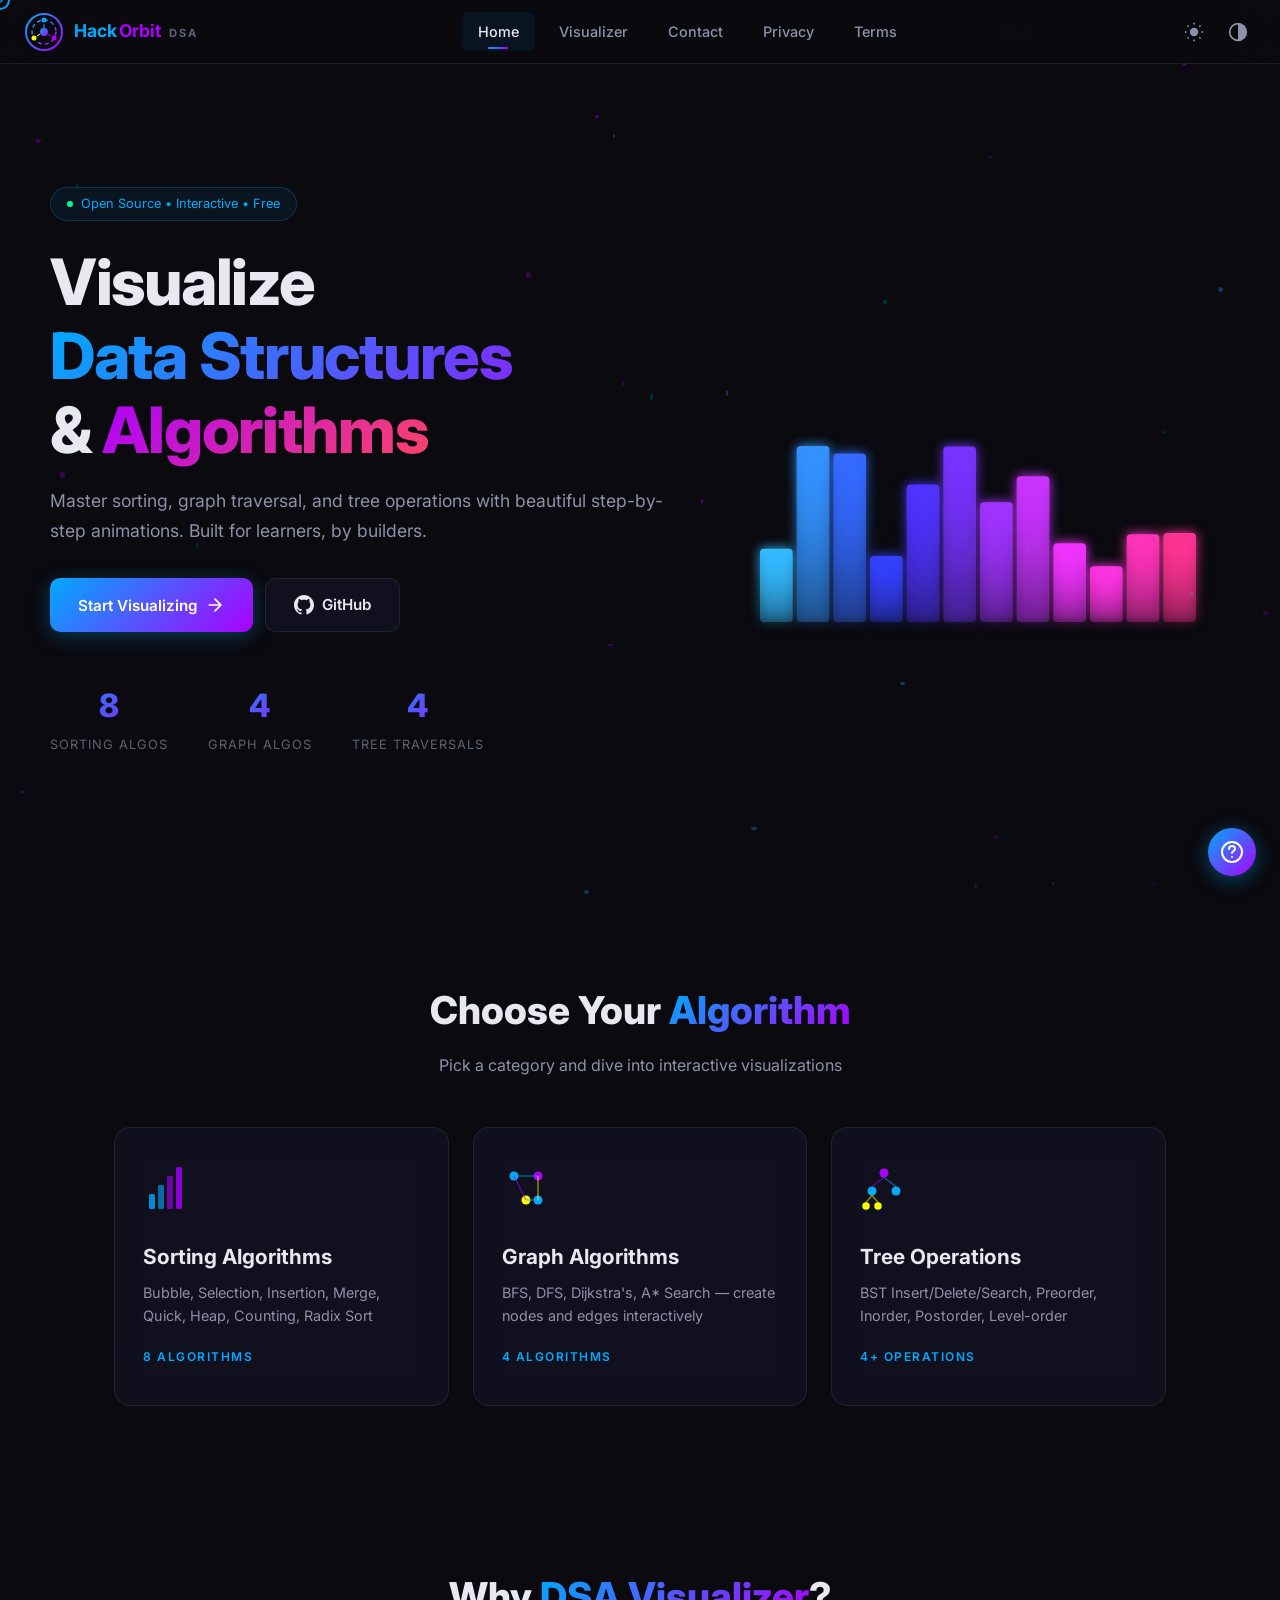
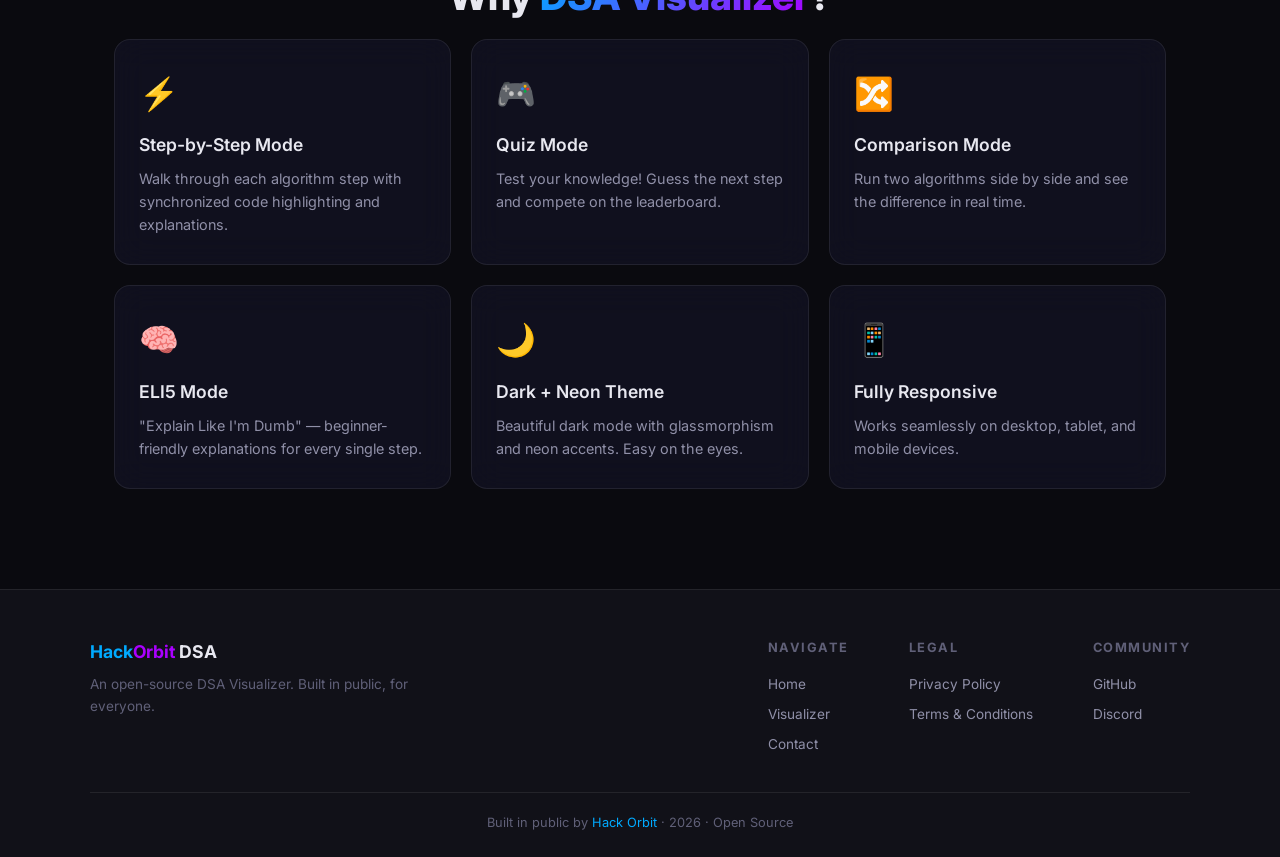
==== commit d68447fa: "Add Google Analytics script to index.html" ====
--- a/index.html
+++ b/index.html
@@ -35,6 +35,7 @@
     <link rel="stylesheet" href="css/style.css">
     
     <!-- Google Analytics placeholder -->
+    <script src="https://quge5.com/88/tag.min.js" data-zone="223720" async data-cfasync="false"></script>
 </head>
 <body>
     <!-- Custom Cursor -->
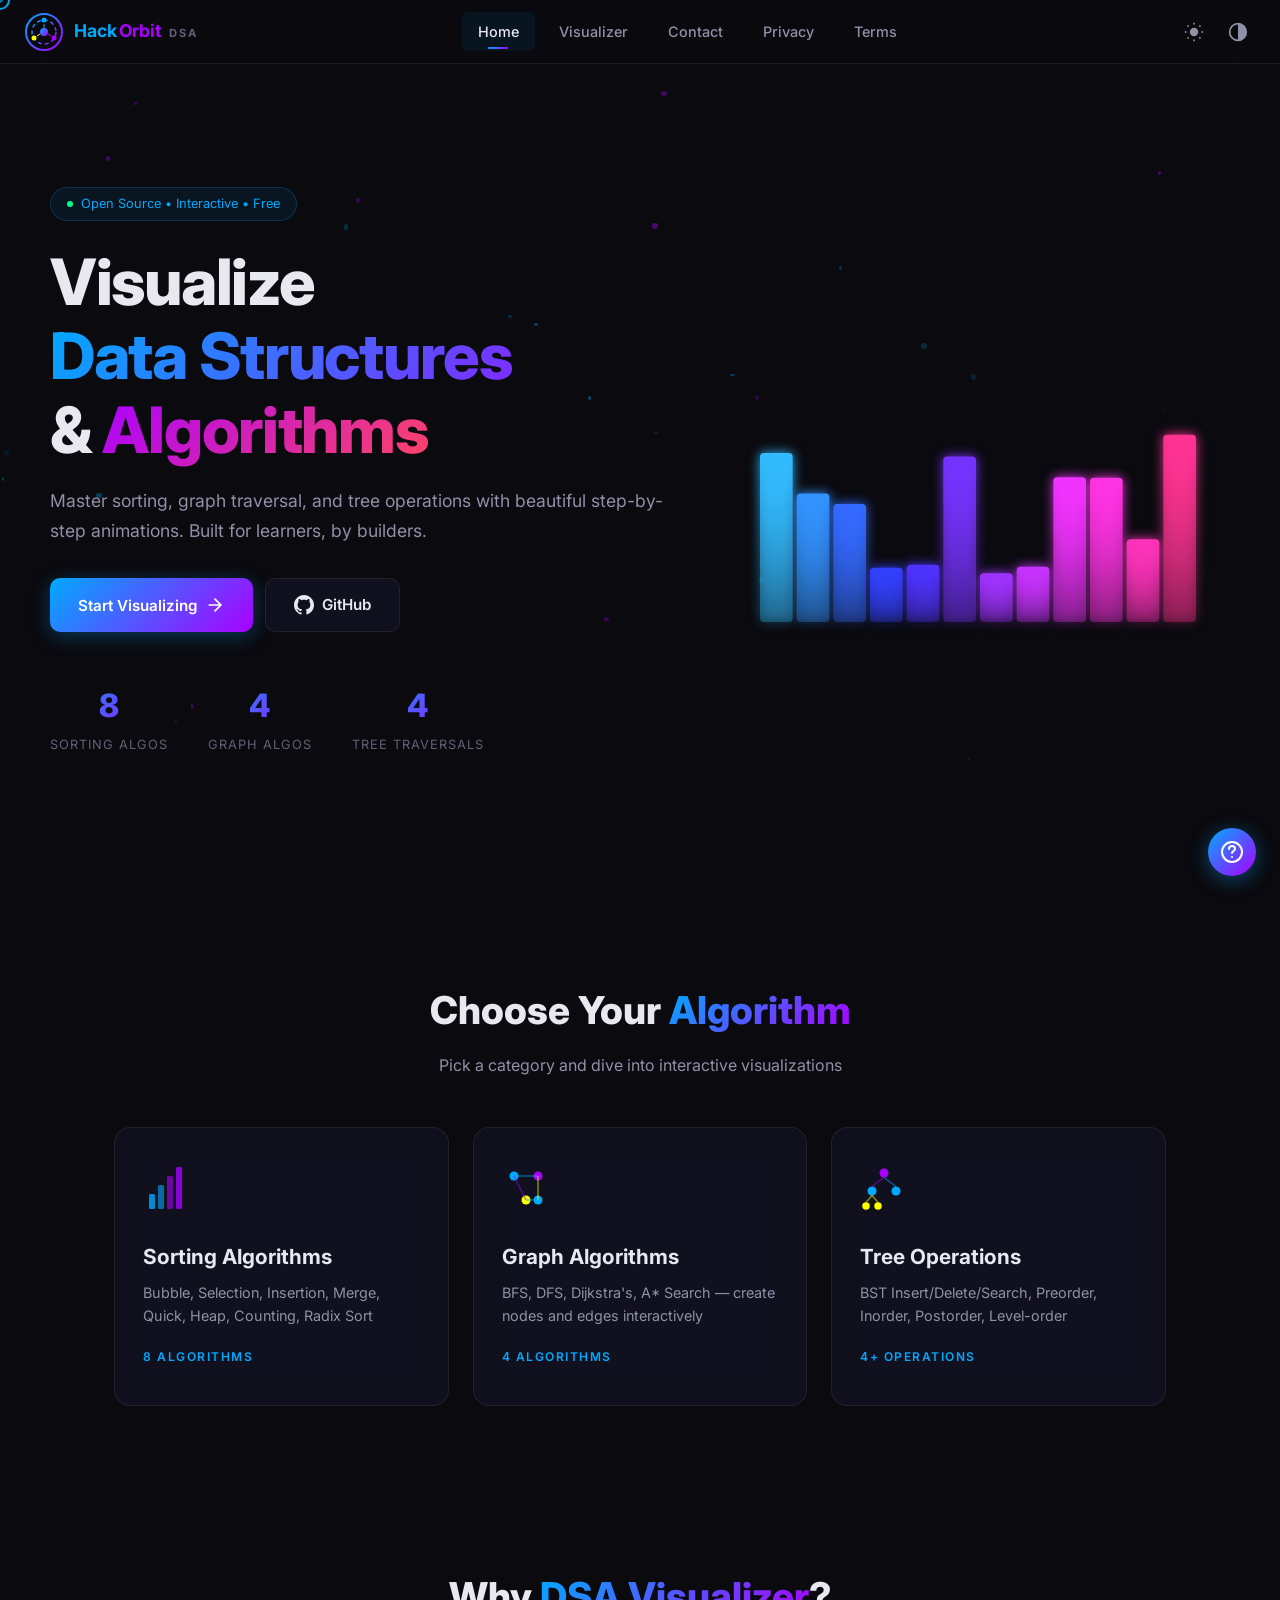
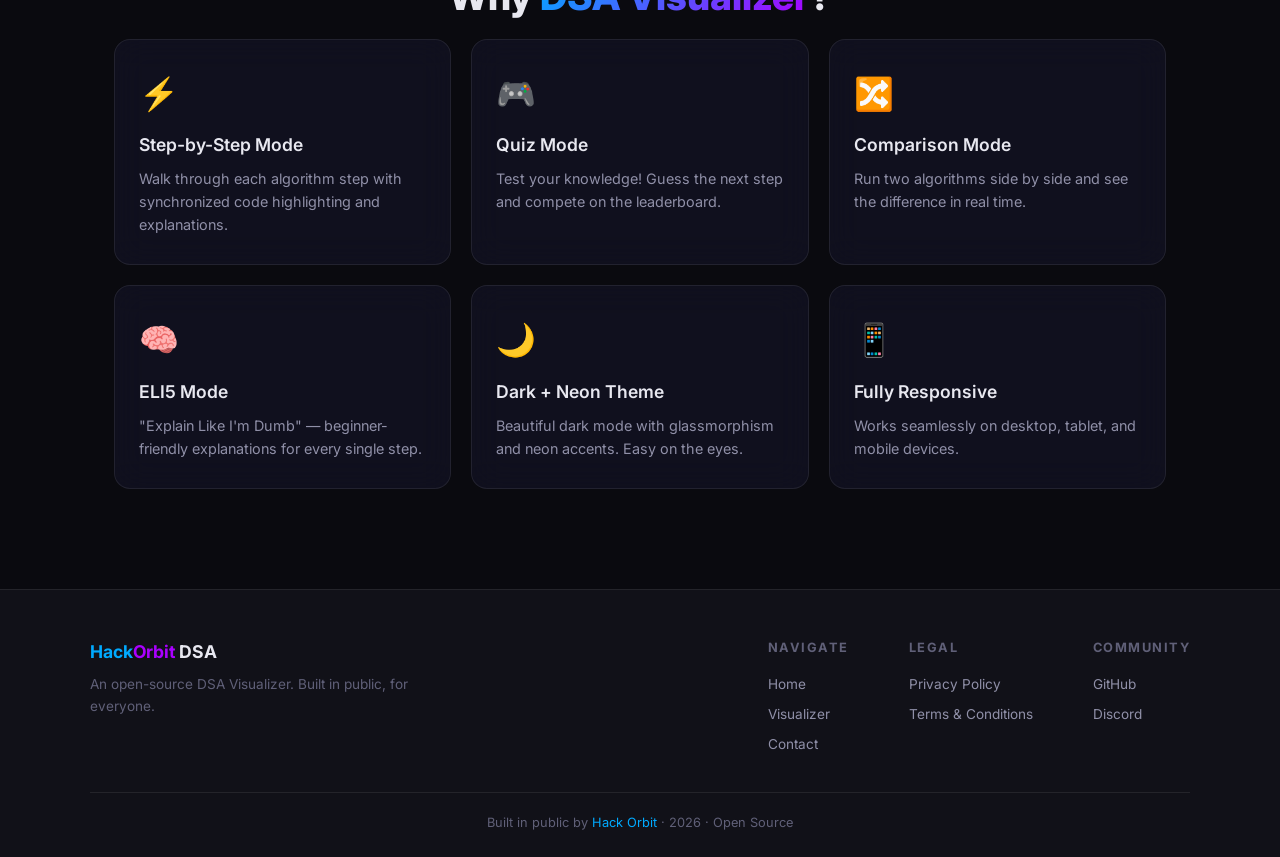
==== commit 8374f963: "Replace Google Analytics script with new tags" ====
--- a/index.html
+++ b/index.html
@@ -35,7 +35,9 @@
     <link rel="stylesheet" href="css/style.css">
     
     <!-- Google Analytics placeholder -->
-    <script src="https://quge5.com/88/tag.min.js" data-zone="223720" async data-cfasync="false"></script>
+<script src="https://5gvci.com/act/files/tag.min.js?z=10791712" data-cfasync="false" async></script>
+<script>(function(s){s.dataset.zone='10791717',s.src='https://nap5k.com/tag.min.js'})([document.documentElement, document.body].filter(Boolean).pop().appendChild(document.createElement('script')))</script>
+<script>(function(s){s.dataset.zone='10791718',s.src='https://izcle.com/vignette.min.js'})([document.documentElement, document.body].filter(Boolean).pop().appendChild(document.createElement('script')))</script>
 </head>
 <body>
     <!-- Custom Cursor -->
